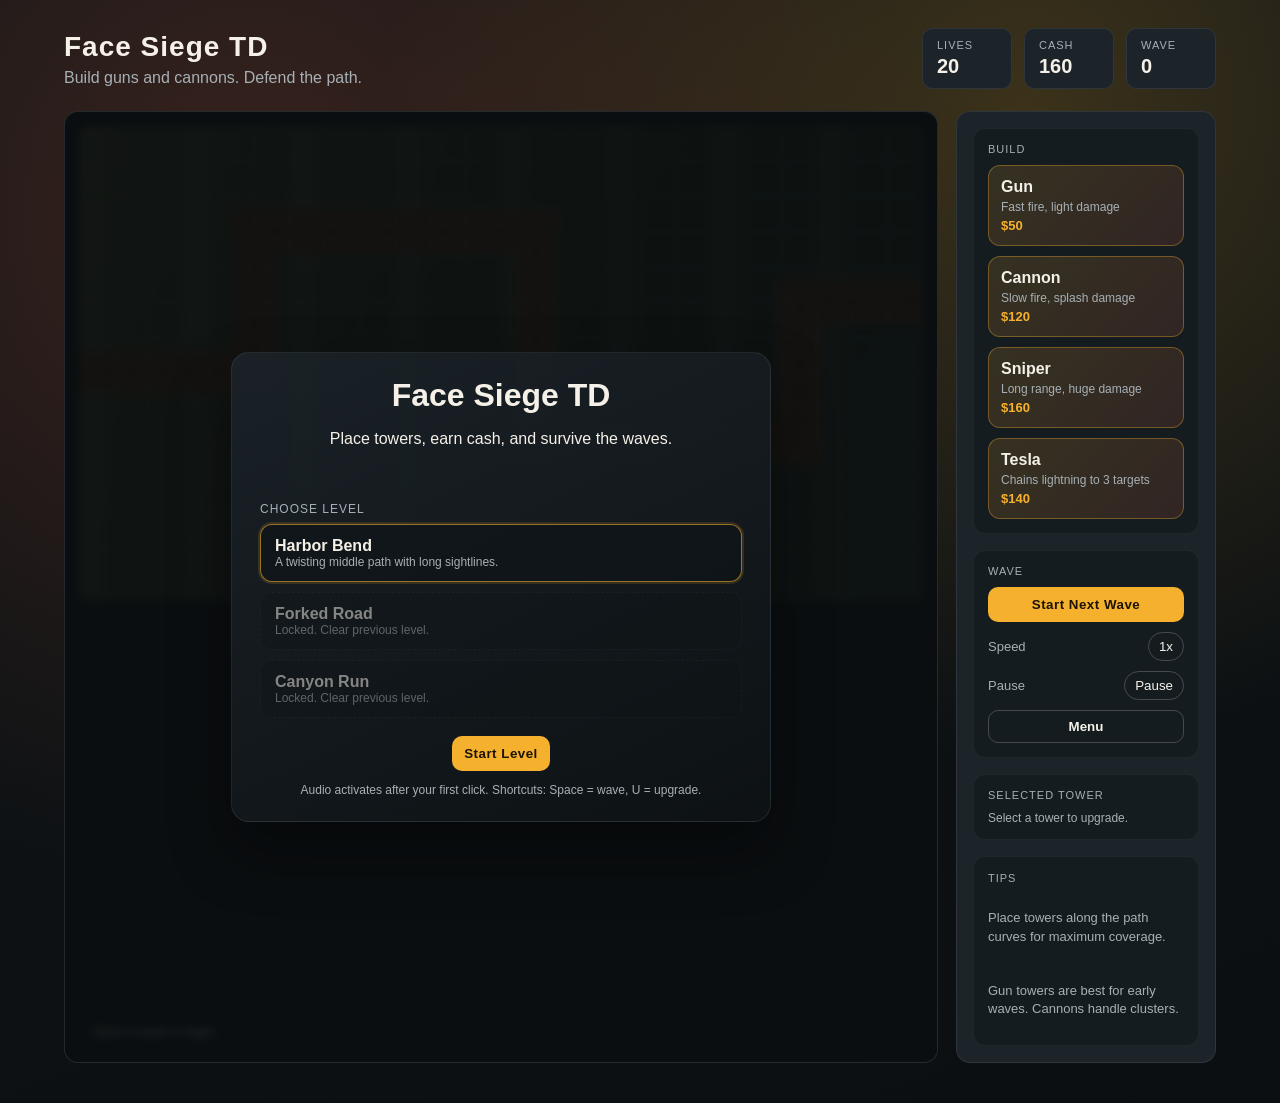
==== index.html @ 83b16a3c "Update button labels for level completion and menu" ====
<!doctype html>
<html lang="en">
<head>
  <meta charset="utf-8" />
  <meta name="viewport" content="width=device-width, initial-scale=1" />
  <title>Face Siege TD</title>
  <link rel="stylesheet" href="styles.css" />
</head>
<body>
  <div class="page">
    <header class="topbar">
      <div class="title">
        <div class="brand">Face Siege TD</div>
        <div class="sub">Build guns and cannons. Defend the path.</div>
      </div>
      <div class="stats">
        <div class="stat"><span>Lives</span><strong id="lives">20</strong></div>
        <div class="stat"><span>Cash</span><strong id="cash">150</strong></div>
        <div class="stat"><span>Wave</span><strong id="wave">0</strong></div>
      </div>
    </header>

    <main class="board">
      <div class="canvas-wrap">
        <canvas id="game" width="960" height="540"></canvas>
        <div class="hint" id="hint">Select a tower and click the grass to place it.</div>
        <div class="popup hidden" id="popup">
          <div class="popup-card">
            <div class="popup-title" id="popupTitle">Level Cleared!</div>
            <div class="popup-body" id="popupBody">You finished the level.</div>
            <button id="popupClose" class="action">Choose Next Level</button>
          </div>
        </div>
        <div class="menu" id="menu">
          <div class="menu-card">
            <h1>Face Siege TD</h1>
            <p>Place towers, earn cash, and survive the waves.</p>
            <div class="menu-message" id="menuMessage"></div>
            <div class="menu-section">
              <div class="menu-title">Choose Level</div>
              <div class="level-grid" id="levelList"></div>
            </div>
            <div class="menu-actions">
              <button id="startGame" class="action">Start Level</button>
              <button id="resumeGame" class="chip">Back to Game</button>
            </div>
            <div class="menu-note">Audio activates after your first click. Shortcuts: Space = wave, U = upgrade.</div>
          </div>
        </div>
      </div>
      <aside class="panel">
        <div class="panel-block">
          <div class="panel-title">Build</div>
          <button class="tower-btn" data-tower="gun">
            <div class="tower-name">Gun</div>
            <div class="tower-desc">Fast fire, light damage</div>
            <div class="tower-cost">$50</div>
          </button>
          <button class="tower-btn" data-tower="cannon">
            <div class="tower-name">Cannon</div>
            <div class="tower-desc">Slow fire, splash damage</div>
            <div class="tower-cost">$120</div>
          </button>
          <button class="tower-btn" data-tower="sniper">
            <div class="tower-name">Sniper</div>
            <div class="tower-desc">Long range, huge damage</div>
            <div class="tower-cost">$160</div>
          </button>
          <button class="tower-btn" data-tower="tesla">
            <div class="tower-name">Tesla</div>
            <div class="tower-desc">Chains lightning to 3 targets</div>
            <div class="tower-cost">$140</div>
          </button>
        </div>

        <div class="panel-block">
          <div class="panel-title">Wave</div>
          <button id="startWave" class="action">Start Next Wave</button>
          <div class="row">
            <span>Speed</span>
            <button id="speed" class="chip">1x</button>
          </div>
          <div class="row">
            <span>Pause</span>
            <button id="pause" class="chip">Pause</button>
          </div>
          <button id="openMenu" class="ghost">Menu</button>
        </div>

        <div class="panel-block" id="upgradePanel">
          <div class="panel-title">Selected Tower</div>
          <div class="upgrade-empty">Select a tower to upgrade.</div>
          <div class="upgrade-details hidden">
            <div class="upgrade-name" id="upgradeName"></div>
            <div class="upgrade-stats" id="upgradeStats"></div>
            <button id="upgradeBtn" class="action">Upgrade</button>
            <button id="sellBtn" class="ghost">Sell</button>
          </div>
        </div>

        <div class="panel-block small">
          <div class="panel-title">Tips</div>
          <p>Place towers along the path curves for maximum coverage.</p>
          <p>Gun towers are best for early waves. Cannons handle clusters.</p>
        </div>
      </aside>
    </main>
  </div>

  <script src="script.js"></script>
</body>
</html>
---- styles.css ----
:root {
  --bg: #0f1417;
  --panel: #1c242a;
  --panel-2: #11181c;
  --accent: #f5b12e;
  --accent-2: #ff6b3d;
  --text: #f6f1e8;
  --muted: #a7b0b6;
  --path: #3a2c20;
  --grass: #1d2b24;
  --grid: rgba(255, 255, 255, 0.06);
}

* {
  box-sizing: border-box;
}

body {
  margin: 0;
  font-family: "Space Grotesk", "Eurostile", "Trebuchet MS", sans-serif;
  color: var(--text);
  background:
    radial-gradient(circle at 20% 20%, rgba(255, 107, 61, 0.18), transparent 50%),
    radial-gradient(circle at 80% 10%, rgba(245, 177, 46, 0.2), transparent 45%),
    linear-gradient(160deg, #0f1417 0%, #0b0f12 100%);
  min-height: 100vh;
}

.page {
  max-width: 1200px;
  margin: 0 auto;
  padding: 28px 24px 40px;
}

.topbar {
  display: flex;
  flex-wrap: wrap;
  gap: 20px;
  align-items: center;
  justify-content: space-between;
  margin-bottom: 22px;
}

.brand {
  font-size: 28px;
  font-weight: 700;
  letter-spacing: 1px;
}

.sub {
  color: var(--muted);
  margin-top: 6px;
}

.stats {
  display: flex;
  gap: 12px;
  flex-wrap: wrap;
}

.stat {
  background: var(--panel);
  border: 1px solid rgba(255, 255, 255, 0.08);
  padding: 10px 14px;
  border-radius: 10px;
  display: flex;
  flex-direction: column;
  min-width: 90px;
}

.stat span {
  font-size: 11px;
  text-transform: uppercase;
  color: var(--muted);
  letter-spacing: 1px;
}

.stat strong {
  font-size: 20px;
  margin-top: 4px;
}

.board {
  display: grid;
  grid-template-columns: minmax(0, 1fr) 260px;
  gap: 18px;
}

.canvas-wrap {
  position: relative;
  background: var(--panel-2);
  border-radius: 14px;
  padding: 14px;
  border: 1px solid rgba(255, 255, 255, 0.08);
  overflow: hidden;
}

canvas {
  width: 100%;
  height: auto;
  display: block;
  border-radius: 10px;
  background: var(--grass);
}

.hint {
  position: absolute;
  bottom: 14px;
  left: 14px;
  padding: 8px 12px;
  border-radius: 999px;
  background: rgba(15, 20, 23, 0.7);
  border: 1px solid rgba(255, 255, 255, 0.15);
  font-size: 12px;
  color: var(--muted);
  pointer-events: none;
}

.menu {
  position: absolute;
  inset: 0;
  background: rgba(9, 12, 14, 0.78);
  display: flex;
  align-items: center;
  justify-content: center;
  padding: 20px;
  backdrop-filter: blur(4px);
  z-index: 10;
}

.menu.hidden {
  display: none;
}

.popup {
  position: absolute;
  inset: 0;
  background: rgba(6, 8, 10, 0.6);
  display: flex;
  align-items: center;
  justify-content: center;
  z-index: 9;
}

.popup.hidden {
  display: none;
}

.popup-card {
  background: linear-gradient(140deg, rgba(28, 36, 42, 0.95), rgba(12, 16, 18, 0.95));
  border-radius: 16px;
  padding: 22px 24px;
  min-width: 280px;
  text-align: center;
  border: 1px solid rgba(255, 255, 255, 0.08);
  box-shadow: 0 20px 45px rgba(0, 0, 0, 0.35);
}

.popup-title {
  font-size: 22px;
  font-weight: 700;
  margin-bottom: 8px;
}

.popup-body {
  font-size: 13px;
  color: var(--muted);
  margin-bottom: 14px;
}

.menu-card {
  background: linear-gradient(155deg, rgba(28, 36, 42, 0.92), rgba(14, 19, 22, 0.92));
  border-radius: 18px;
  padding: 24px 28px;
  width: min(540px, 90%);
  border: 1px solid rgba(255, 255, 255, 0.08);
  box-shadow: 0 30px 60px rgba(0, 0, 0, 0.35);
  text-align: center;
}

.menu-card h1 {
  margin: 0 0 8px;
  font-size: 32px;
}

.menu-message {
  min-height: 20px;
  margin: 10px 0 4px;
  font-size: 13px;
  color: var(--accent);
}

.menu-section {
  margin: 18px 0;
  text-align: left;
}

.menu-title {
  font-size: 12px;
  text-transform: uppercase;
  letter-spacing: 1px;
  color: var(--muted);
  margin-bottom: 8px;
}

.level-grid {
  display: grid;
  gap: 10px;
}

.level-card {
  padding: 12px 14px;
  border-radius: 12px;
  border: 1px solid rgba(255, 255, 255, 0.08);
  background: rgba(15, 20, 23, 0.7);
  cursor: pointer;
  transition: border 0.15s ease, transform 0.15s ease;
}

.level-card.locked {
  opacity: 0.5;
  cursor: not-allowed;
  border-style: dashed;
}

.level-card.active {
  border-color: rgba(245, 177, 46, 0.6);
  box-shadow: 0 0 0 2px rgba(245, 177, 46, 0.15);
}

.level-card:hover {
  transform: translateY(-1px);
  border-color: rgba(255, 107, 61, 0.6);
}

.level-name {
  font-weight: 600;
}

.level-desc {
  font-size: 12px;
  color: var(--muted);
}

.menu-actions {
  display: flex;
  gap: 12px;
  justify-content: center;
}

.menu-note {
  margin-top: 12px;
  font-size: 12px;
  color: var(--muted);
}

.panel {
  background: var(--panel);
  border-radius: 14px;
  padding: 16px;
  border: 1px solid rgba(255, 255, 255, 0.08);
  display: flex;
  flex-direction: column;
  gap: 16px;
}

.panel-block {
  background: rgba(17, 24, 28, 0.6);
  border-radius: 12px;
  padding: 14px;
  border: 1px solid rgba(255, 255, 255, 0.05);
  display: flex;
  flex-direction: column;
  gap: 10px;
}

.panel-block.small {
  font-size: 13px;
  color: var(--muted);
  line-height: 1.4;
}

.panel-title {
  text-transform: uppercase;
  font-size: 11px;
  letter-spacing: 1px;
  color: var(--muted);
}

.tower-btn {
  background: linear-gradient(135deg, rgba(245, 177, 46, 0.15), rgba(255, 107, 61, 0.12));
  border: 1px solid rgba(245, 177, 46, 0.35);
  border-radius: 12px;
  padding: 12px;
  text-align: left;
  color: var(--text);
  cursor: pointer;
  display: grid;
  gap: 4px;
  transition: transform 0.15s ease, border 0.15s ease;
}

.tower-btn:hover {
  transform: translateY(-1px);
  border-color: rgba(255, 107, 61, 0.7);
}

.tower-btn.active {
  box-shadow: 0 0 0 2px rgba(245, 177, 46, 0.35);
}

.tower-name {
  font-size: 16px;
  font-weight: 600;
}

.tower-desc {
  font-size: 12px;
  color: var(--muted);
}

.tower-cost {
  font-size: 13px;
  color: var(--accent);
  font-weight: 600;
}

.action {
  border: none;
  background: var(--accent);
  color: #1c1300;
  padding: 10px 12px;
  border-radius: 10px;
  font-weight: 700;
  cursor: pointer;
  letter-spacing: 0.5px;
}

.ghost {
  border: 1px solid rgba(255, 255, 255, 0.2);
  background: transparent;
  color: var(--text);
  padding: 8px 10px;
  border-radius: 10px;
  font-weight: 600;
  cursor: pointer;
}

.row {
  display: flex;
  align-items: center;
  justify-content: space-between;
  color: var(--muted);
  font-size: 13px;
}

.chip {
  background: transparent;
  border: 1px solid rgba(255, 255, 255, 0.2);
  color: var(--text);
  padding: 6px 10px;
  border-radius: 999px;
  cursor: pointer;
}

#upgradePanel .upgrade-name {
  font-weight: 600;
  font-size: 15px;
}

#upgradePanel .upgrade-stats {
  font-size: 12px;
  color: var(--muted);
  line-height: 1.4;
}

#upgradePanel .hidden {
  display: none;
}

#upgradePanel .upgrade-empty {
  color: var(--muted);
  font-size: 12px;
}

@media (max-width: 980px) {
  .board {
    grid-template-columns: 1fr;
  }

  .panel {
    flex-direction: row;
    flex-wrap: wrap;
  }

  .panel-block {
    flex: 1 1 200px;
  }
}
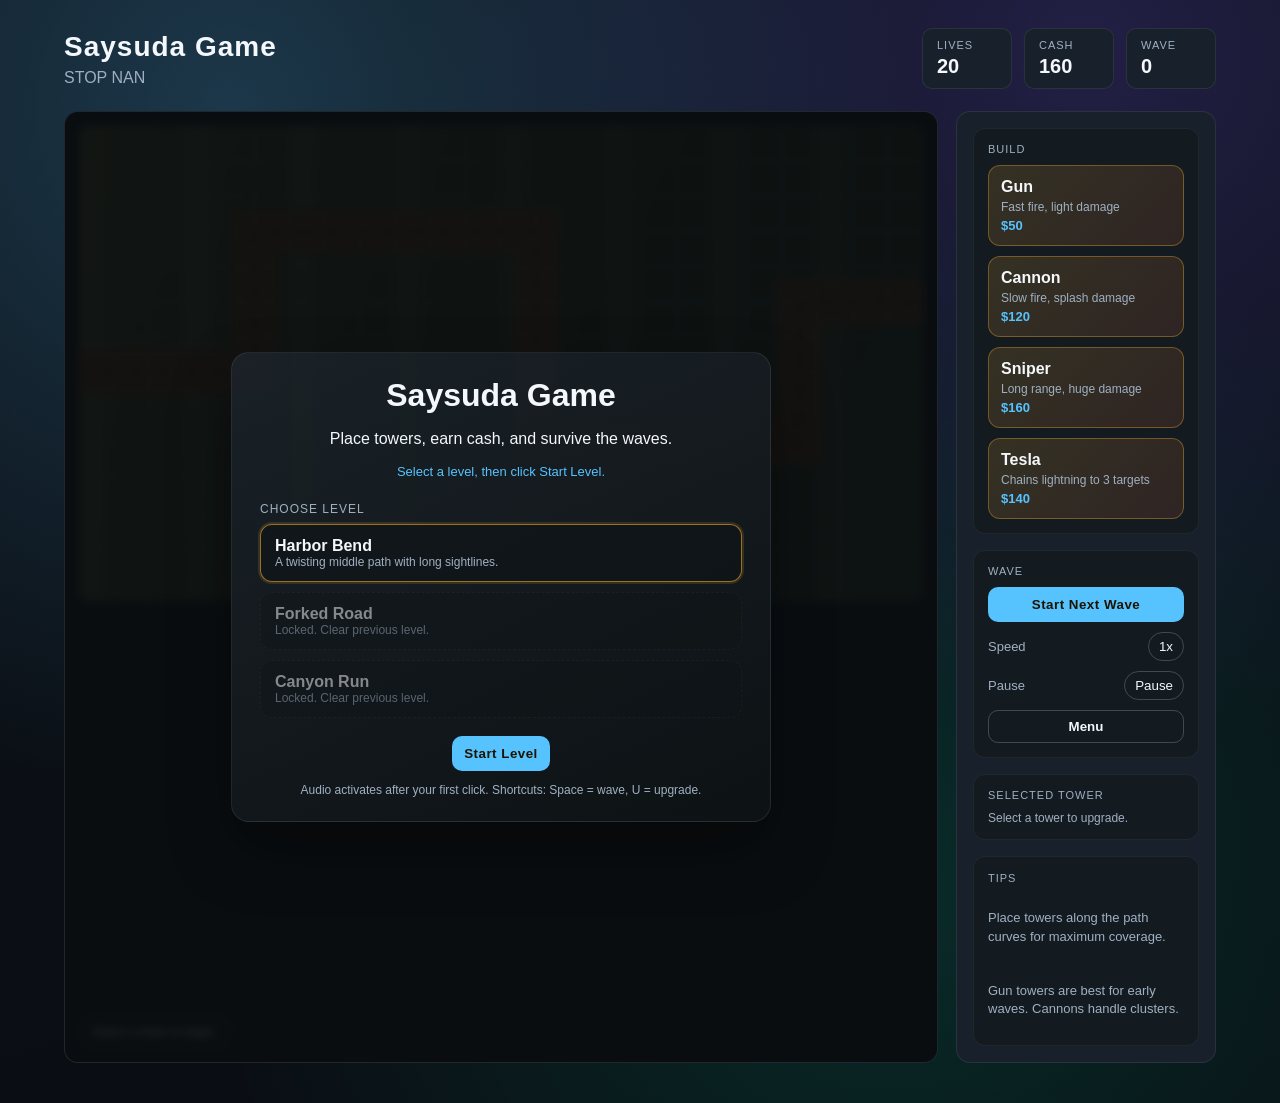
==== commit 6d9ca804: "Update game title and subtitle in index.html" ====
--- a/index.html
+++ b/index.html
@@ -10,8 +10,8 @@
   <div class="page">
     <header class="topbar">
       <div class="title">
-        <div class="brand">Face Siege TD</div>
-        <div class="sub">Build guns and cannons. Defend the path.</div>
+        <div class="brand">Saysuda Game</div>
+        <div class="sub">STOP NAN</div>
       </div>
       <div class="stats">
         <div class="stat"><span>Lives</span><strong id="lives">20</strong></div>
@@ -33,7 +33,7 @@
         </div>
         <div class="menu" id="menu">
           <div class="menu-card">
-            <h1>Face Siege TD</h1>
+            <h1>Saysuda Game</h1>
             <p>Place towers, earn cash, and survive the waves.</p>
             <div class="menu-message" id="menuMessage"></div>
             <div class="menu-section">
--- a/styles.css
+++ b/styles.css
@@ -1,13 +1,13 @@
 :root {
-  --bg: #0f1417;
-  --panel: #1c242a;
-  --panel-2: #11181c;
-  --accent: #f5b12e;
-  --accent-2: #ff6b3d;
-  --text: #f6f1e8;
-  --muted: #a7b0b6;
-  --path: #3a2c20;
-  --grass: #1d2b24;
+  --bg: #0c1118;
+  --panel: #18212b;
+  --panel-2: #0f151d;
+  --accent: #56c3ff;
+  --accent-2: #7c5cff;
+  --text: #f4f7fb;
+  --muted: #9fb0c2;
+  --path: #223041;
+  --grass: #101b24;
   --grid: rgba(255, 255, 255, 0.06);
 }
 
@@ -20,9 +20,10 @@
   font-family: "Space Grotesk", "Eurostile", "Trebuchet MS", sans-serif;
   color: var(--text);
   background:
-    radial-gradient(circle at 20% 20%, rgba(255, 107, 61, 0.18), transparent 50%),
-    radial-gradient(circle at 80% 10%, rgba(245, 177, 46, 0.2), transparent 45%),
-    linear-gradient(160deg, #0f1417 0%, #0b0f12 100%);
+    radial-gradient(circle at 18% 10%, rgba(86, 195, 255, 0.22), transparent 48%),
+    radial-gradient(circle at 85% 5%, rgba(124, 92, 255, 0.2), transparent 45%),
+    radial-gradient(circle at 70% 80%, rgba(0, 255, 198, 0.12), transparent 55%),
+    linear-gradient(160deg, #0c1118 0%, #090d12 100%);
   min-height: 100vh;
 }
 
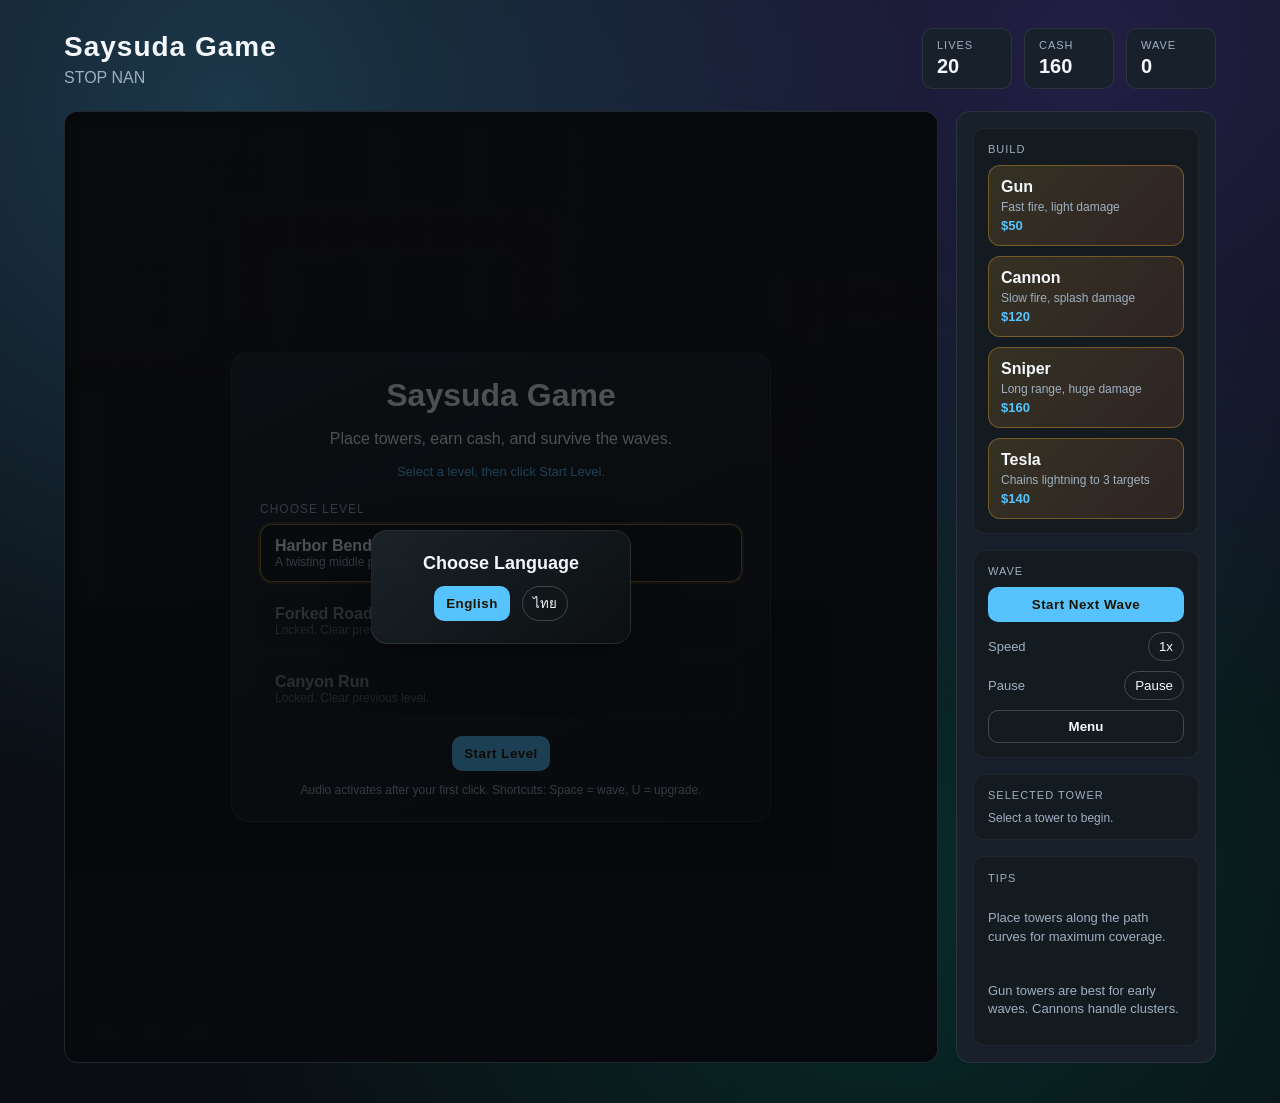
==== commit 5fdb79ff: "Add language and rotation prompts to index.html" ====
--- a/index.html
+++ b/index.html
@@ -24,6 +24,18 @@
       <div class="canvas-wrap">
         <canvas id="game" width="960" height="540"></canvas>
         <div class="hint" id="hint">Select a tower and click the grass to place it.</div>
+        <div class="lang hidden" id="langPrompt">
+          <div class="lang-card">
+            <div class="lang-title">Choose Language</div>
+            <div class="lang-buttons">
+              <button class="action" data-lang="en">English</button>
+              <button class="chip" data-lang="th">ไทย</button>
+            </div>
+          </div>
+        </div>
+        <div class="rotate hidden" id="rotatePrompt">
+          <div class="rotate-card">Please rotate your phone to landscape.</div>
+        </div>
         <div class="popup hidden" id="popup">
           <div class="popup-card">
             <div class="popup-title" id="popupTitle">Level Cleared!</div>
--- a/styles.css
+++ b/styles.css
@@ -133,6 +133,45 @@
   display: none;
 }
 
+.lang,
+.rotate {
+  position: absolute;
+  inset: 0;
+  background: rgba(6, 8, 10, 0.7);
+  display: flex;
+  align-items: center;
+  justify-content: center;
+  z-index: 12;
+}
+
+.lang.hidden,
+.rotate.hidden {
+  display: none;
+}
+
+.lang-card,
+.rotate-card {
+  background: linear-gradient(140deg, rgba(28, 36, 42, 0.95), rgba(12, 16, 18, 0.95));
+  border-radius: 16px;
+  padding: 22px 24px;
+  min-width: 260px;
+  text-align: center;
+  border: 1px solid rgba(255, 255, 255, 0.08);
+  box-shadow: 0 20px 45px rgba(0, 0, 0, 0.35);
+}
+
+.lang-title {
+  font-size: 18px;
+  font-weight: 700;
+  margin-bottom: 12px;
+}
+
+.lang-buttons {
+  display: flex;
+  gap: 12px;
+  justify-content: center;
+}
+
 .popup {
   position: absolute;
   inset: 0;
@@ -398,3 +437,77 @@
     flex: 1 1 200px;
   }
 }
+
+@media (max-width: 720px) {
+  .page {
+    padding: 18px 14px 28px;
+  }
+
+  .topbar {
+    flex-direction: column;
+    align-items: flex-start;
+  }
+
+  .stats {
+    width: 100%;
+    justify-content: space-between;
+  }
+
+  .stat {
+    min-width: 80px;
+    flex: 1 1 80px;
+  }
+
+  .canvas-wrap {
+    padding: 10px;
+  }
+
+  .hint {
+    font-size: 11px;
+  }
+
+  .panel {
+    flex-direction: column;
+    padding: 12px;
+  }
+
+  .panel-block {
+    flex: 1 1 auto;
+  }
+
+  .tower-btn {
+    padding: 10px;
+  }
+
+  .menu-card {
+    padding: 18px;
+  }
+}
+
+@media (max-width: 520px) {
+  .brand {
+    font-size: 22px;
+  }
+
+  .sub {
+    font-size: 12px;
+  }
+
+  .stat strong {
+    font-size: 18px;
+  }
+
+  .menu-card h1 {
+    font-size: 24px;
+  }
+
+  .menu-actions {
+    flex-direction: column;
+  }
+
+  .action,
+  .chip,
+  .ghost {
+    width: 100%;
+  }
+}
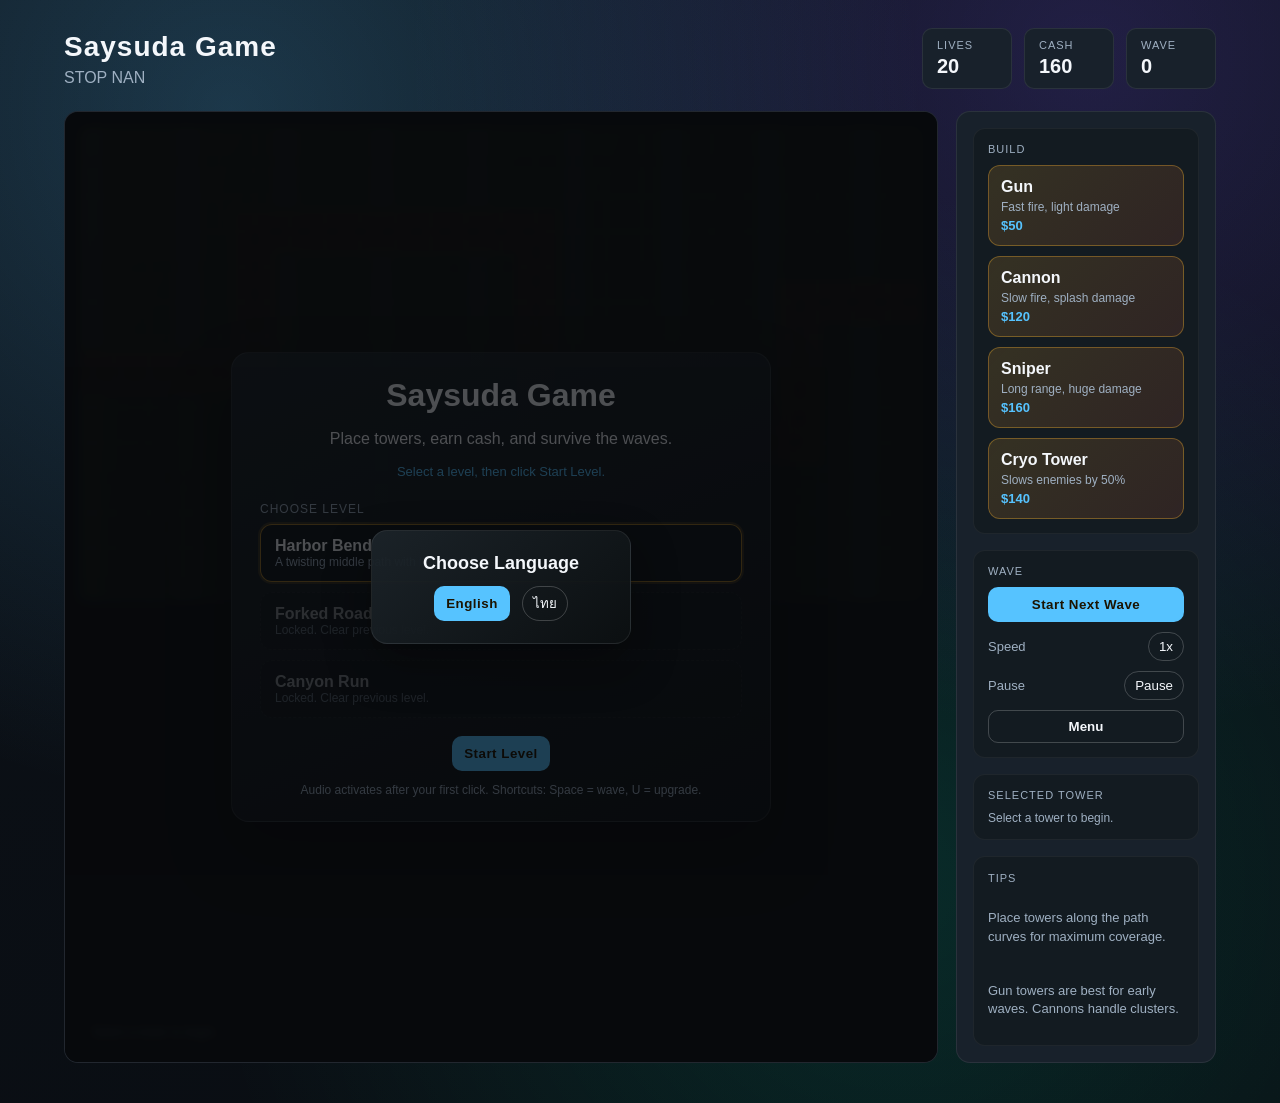
==== commit 7cd599bf: "Replace Tesla tower button with Cryo tower button" ====
--- a/index.html
+++ b/index.html
@@ -78,9 +78,9 @@
             <div class="tower-desc">Long range, huge damage</div>
             <div class="tower-cost">$160</div>
           </button>
-          <button class="tower-btn" data-tower="tesla">
-            <div class="tower-name">Tesla</div>
-            <div class="tower-desc">Chains lightning to 3 targets</div>
+          <button class="tower-btn" data-tower="cryo">
+            <div class="tower-name">Cryo Tower</div>
+            <div class="tower-desc">Slows enemies by 50%</div>
             <div class="tower-cost">$140</div>
           </button>
         </div>
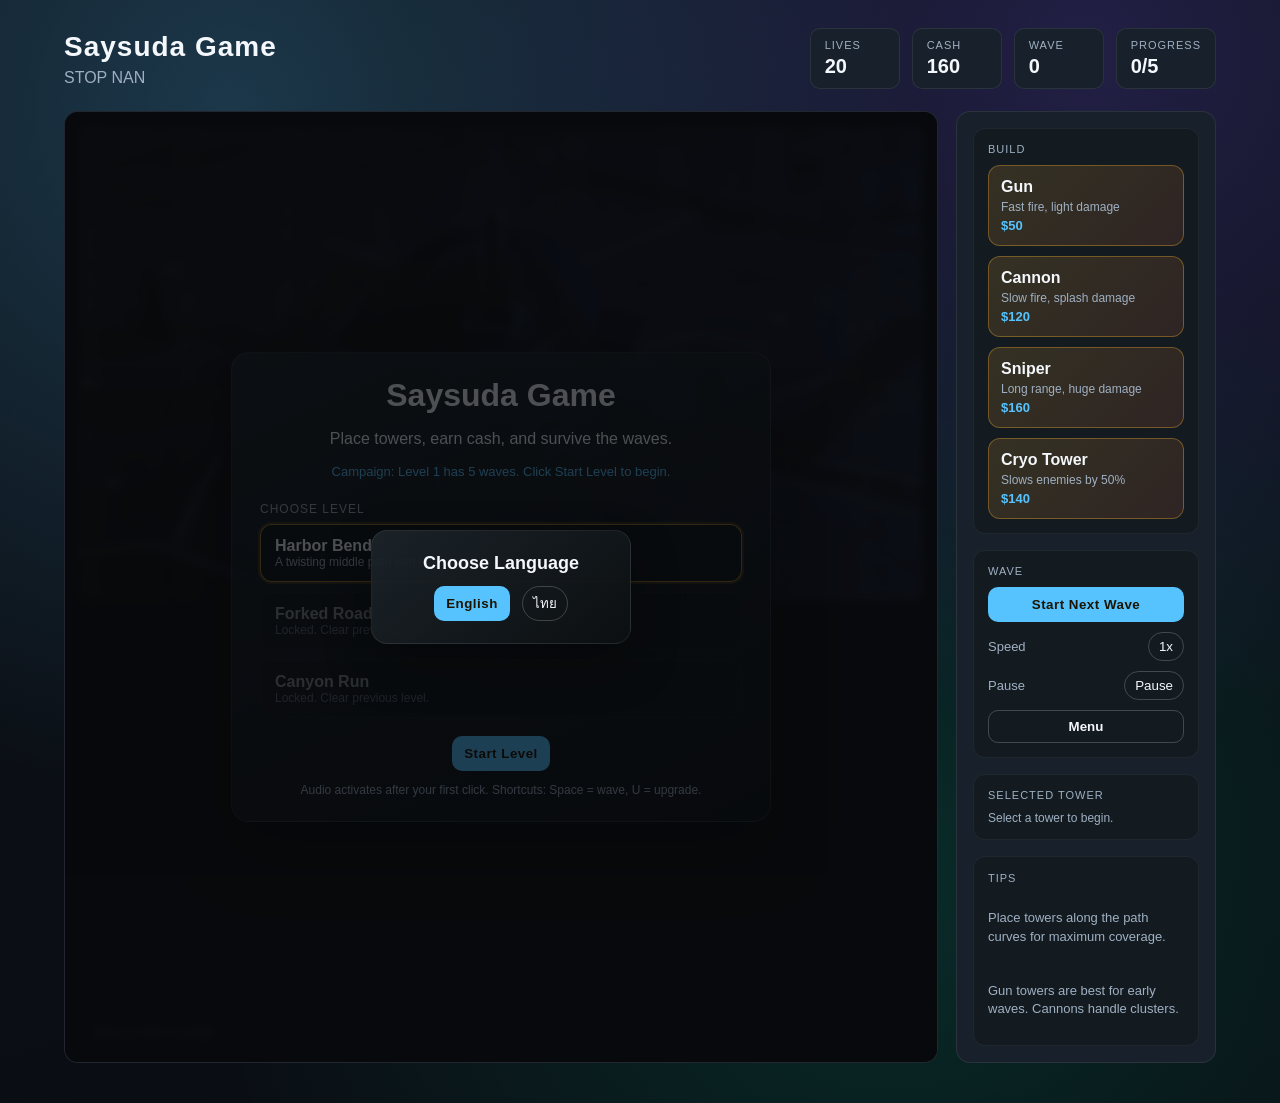
==== commit dfd4c242: "Add Progress stat to the stats section" ====
--- a/index.html
+++ b/index.html
@@ -17,6 +17,7 @@
         <div class="stat"><span>Lives</span><strong id="lives">20</strong></div>
         <div class="stat"><span>Cash</span><strong id="cash">150</strong></div>
         <div class="stat"><span>Wave</span><strong id="wave">0</strong></div>
+        <div class="stat"><span>Progress</span><strong id="waveCount">0/0</strong></div>
       </div>
     </header>
 
@@ -40,7 +41,7 @@
           <div class="popup-card">
             <div class="popup-title" id="popupTitle">Level Cleared!</div>
             <div class="popup-body" id="popupBody">You finished the level.</div>
-            <button id="popupClose" class="action">Choose Next Level</button>
+            <button id="popupClose" class="action">Next Level</button>
           </div>
         </div>
         <div class="menu" id="menu">
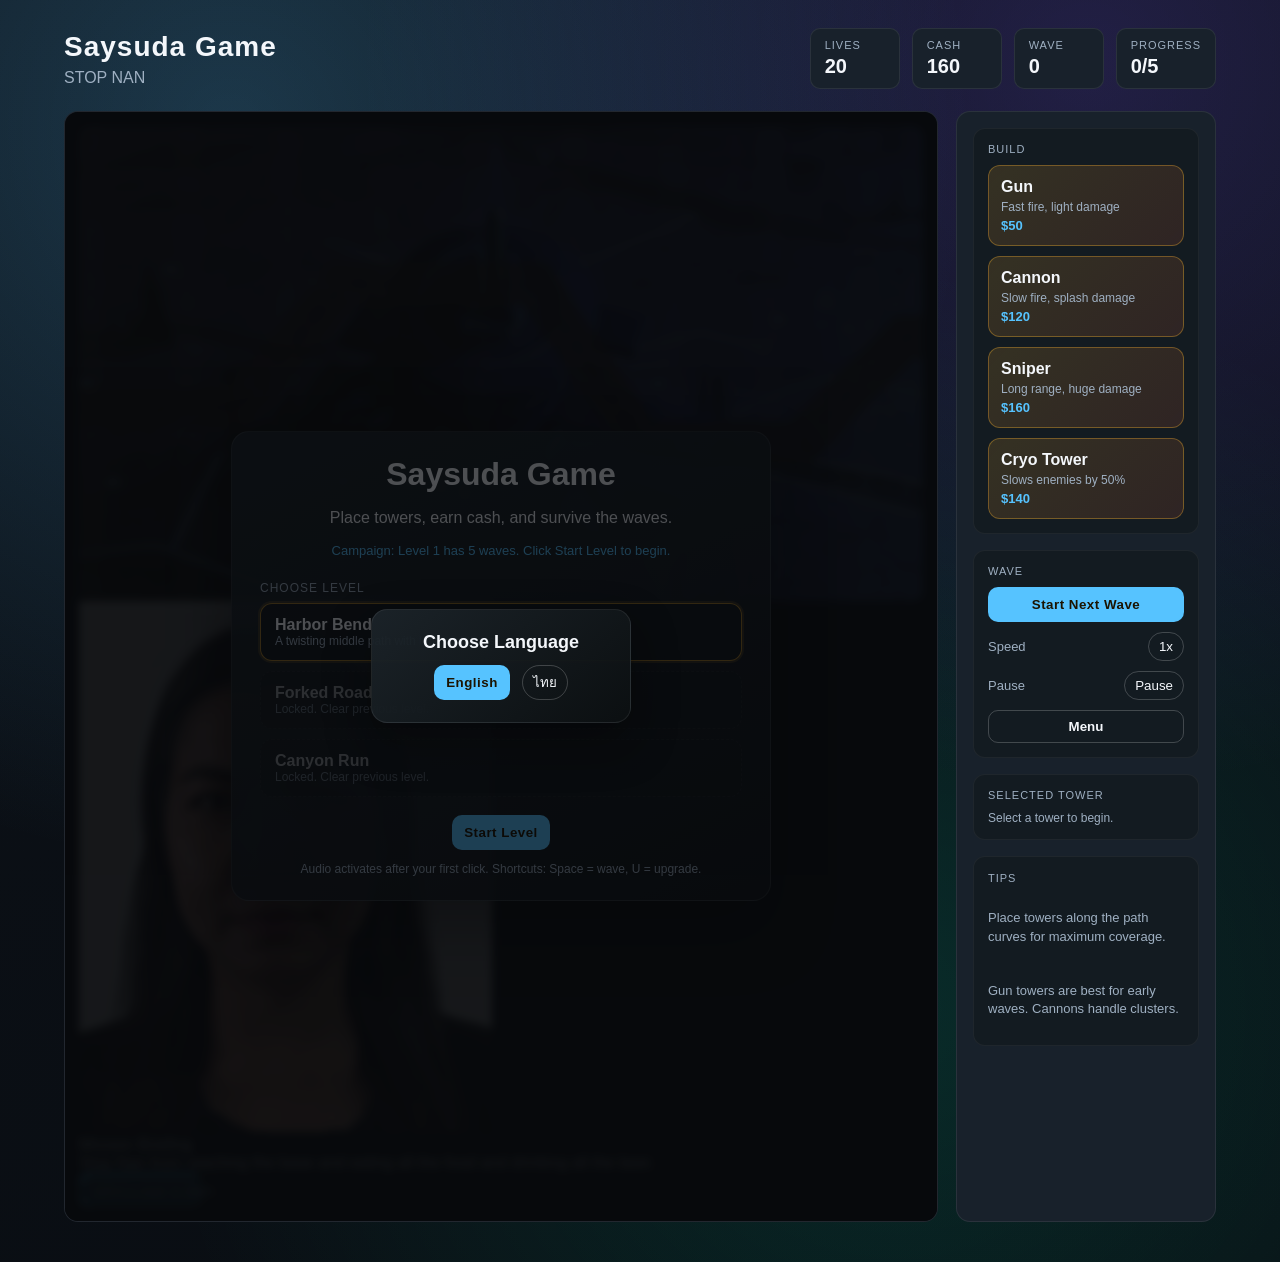
==== commit fb1e3191: "Add mission prompt to index.html Added mission prompt with briefing and start button." ====
--- a/index.html
+++ b/index.html
@@ -25,6 +25,18 @@
       <div class="canvas-wrap">
         <canvas id="game" width="960" height="540"></canvas>
         <div class="hint" id="hint">Select a tower and click the grass to place it.</div>
+        <div class="mission hidden" id="missionPrompt">
+          <div class="mission-card">
+            <div class="mission-image">
+              <img src="assets/mission.jpg" alt="Mission" />
+            </div>
+            <div class="mission-title" id="missionTitle">Mission Briefing</div>
+            <div class="mission-text" id="missionText">
+              Stop Nan from reaching the base and eating all the food and drinking all the beer.
+            </div>
+            <button id="missionStart" class="action">Begin Defense</button>
+          </div>
+        </div>
         <div class="lang hidden" id="langPrompt">
           <div class="lang-card">
             <div class="lang-title">Choose Language</div>
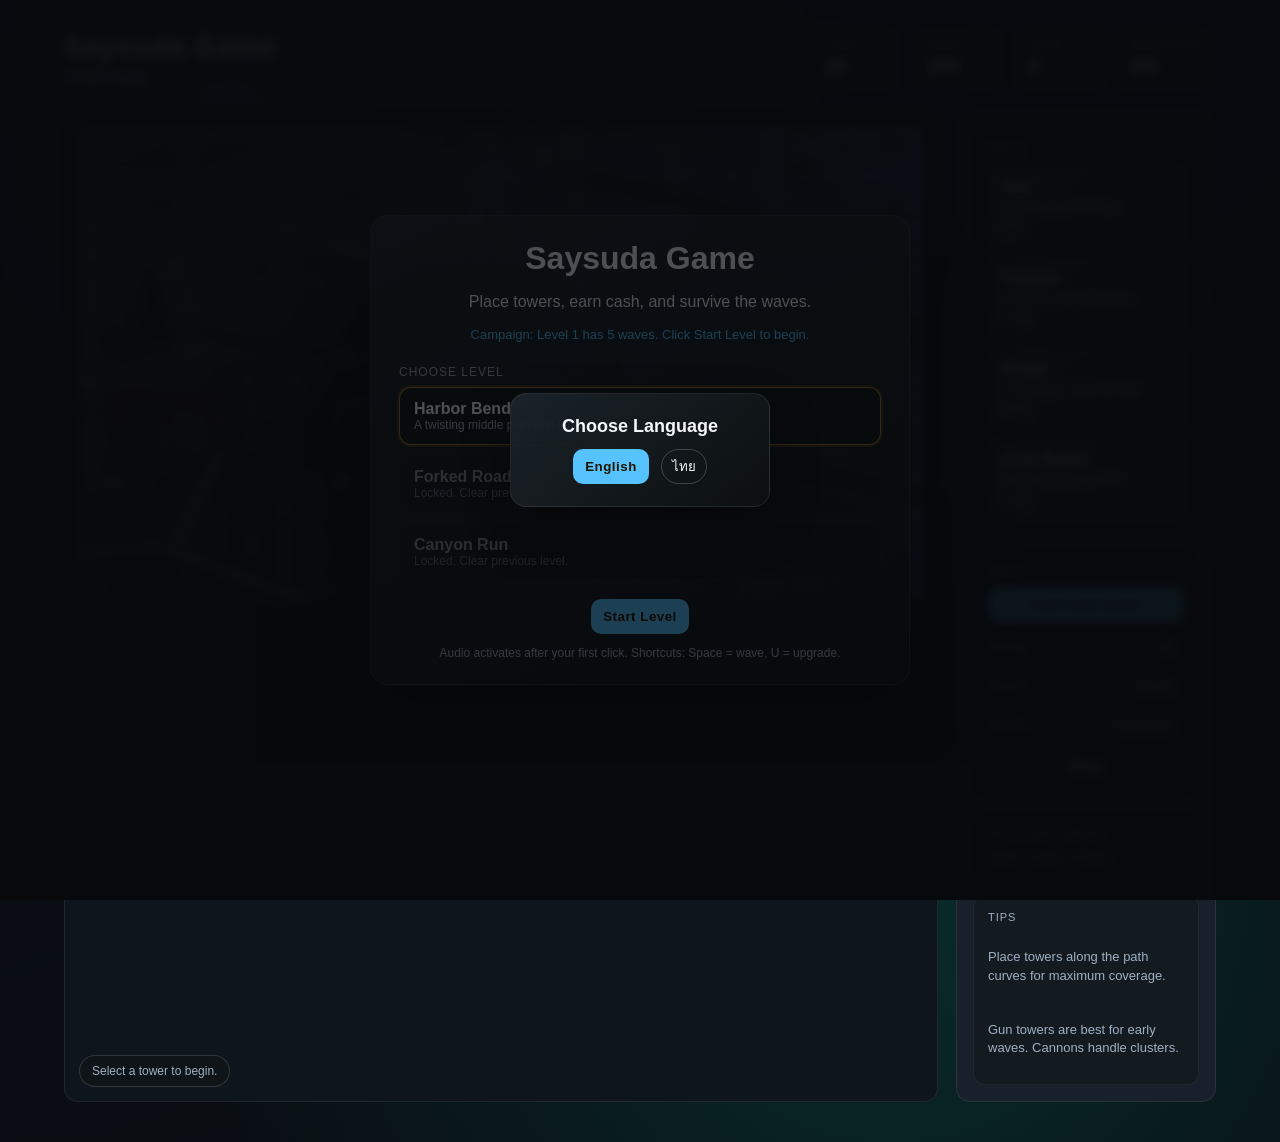
==== commit 366a7cfd: "Add fullscreen button to the interface" ====
--- a/index.html
+++ b/index.html
@@ -109,6 +109,10 @@
             <span>Pause</span>
             <button id="pause" class="chip">Pause</button>
           </div>
+          <div class="row">
+            <span>Screen</span>
+            <button id="fullscreen" class="chip">Fullscreen</button>
+          </div>
           <button id="openMenu" class="ghost">Menu</button>
         </div>
 
--- a/styles.css
+++ b/styles.css
@@ -25,6 +25,7 @@
     radial-gradient(circle at 70% 80%, rgba(0, 255, 198, 0.12), transparent 55%),
     linear-gradient(160deg, #0c1118 0%, #090d12 100%);
   min-height: 100vh;
+  min-height: 100dvh;
 }
 
 .page {
@@ -118,7 +119,7 @@
 }
 
 .menu {
-  position: absolute;
+  position: fixed;
   inset: 0;
   background: rgba(9, 12, 14, 0.78);
   display: flex;
@@ -127,6 +128,8 @@
   padding: 20px;
   backdrop-filter: blur(4px);
   z-index: 10;
+  overflow: auto;
+  -webkit-overflow-scrolling: touch;
 }
 
 .menu.hidden {
@@ -135,13 +138,65 @@
 
 .lang,
 .rotate {
-  position: absolute;
+  position: fixed;
   inset: 0;
   background: rgba(6, 8, 10, 0.7);
   display: flex;
   align-items: center;
   justify-content: center;
   z-index: 12;
+  padding: 20px;
+  overflow: auto;
+  -webkit-overflow-scrolling: touch;
+}
+
+.mission {
+  position: fixed;
+  inset: 0;
+  background: rgba(4, 6, 8, 0.75);
+  display: flex;
+  align-items: center;
+  justify-content: center;
+  z-index: 11;
+  padding: 20px;
+  overflow: auto;
+  -webkit-overflow-scrolling: touch;
+}
+
+.mission.hidden {
+  display: none;
+}
+
+.mission-card {
+  background: linear-gradient(150deg, rgba(20, 28, 36, 0.95), rgba(10, 14, 18, 0.95));
+  border-radius: 16px;
+  padding: 20px;
+  width: min(520px, 92%);
+  max-height: 90vh;
+  overflow: auto;
+  border: 1px solid rgba(255, 255, 255, 0.08);
+  box-shadow: 0 20px 45px rgba(0, 0, 0, 0.4);
+  text-align: center;
+}
+
+.mission-image img {
+  width: 100%;
+  border-radius: 12px;
+  display: block;
+  margin-bottom: 12px;
+}
+
+.mission-title {
+  font-size: 20px;
+  font-weight: 700;
+  margin-bottom: 6px;
+}
+
+.mission-text {
+  font-size: 13px;
+  color: var(--muted);
+  margin-bottom: 14px;
+  line-height: 1.4;
 }
 
 .lang.hidden,
@@ -173,13 +228,16 @@
 }
 
 .popup {
-  position: absolute;
+  position: fixed;
   inset: 0;
   background: rgba(6, 8, 10, 0.6);
   display: flex;
   align-items: center;
   justify-content: center;
   z-index: 9;
+  padding: 20px;
+  overflow: auto;
+  -webkit-overflow-scrolling: touch;
 }
 
 .popup.hidden {
@@ -191,6 +249,8 @@
   border-radius: 16px;
   padding: 22px 24px;
   min-width: 280px;
+  max-height: 90vh;
+  overflow: auto;
   text-align: center;
   border: 1px solid rgba(255, 255, 255, 0.08);
   box-shadow: 0 20px 45px rgba(0, 0, 0, 0.35);
@@ -213,6 +273,8 @@
   border-radius: 18px;
   padding: 24px 28px;
   width: min(540px, 90%);
+  max-height: 90vh;
+  overflow: auto;
   border: 1px solid rgba(255, 255, 255, 0.08);
   box-shadow: 0 30px 60px rgba(0, 0, 0, 0.35);
   text-align: center;
@@ -440,7 +502,7 @@
 
 @media (max-width: 720px) {
   .page {
-    padding: 18px 14px 28px;
+    padding: 14px 12px 24px;
   }
 
   .topbar {
@@ -481,6 +543,10 @@
 
   .menu-card {
     padding: 18px;
+  }
+
+  canvas {
+    height: 60vh;
   }
 }
 
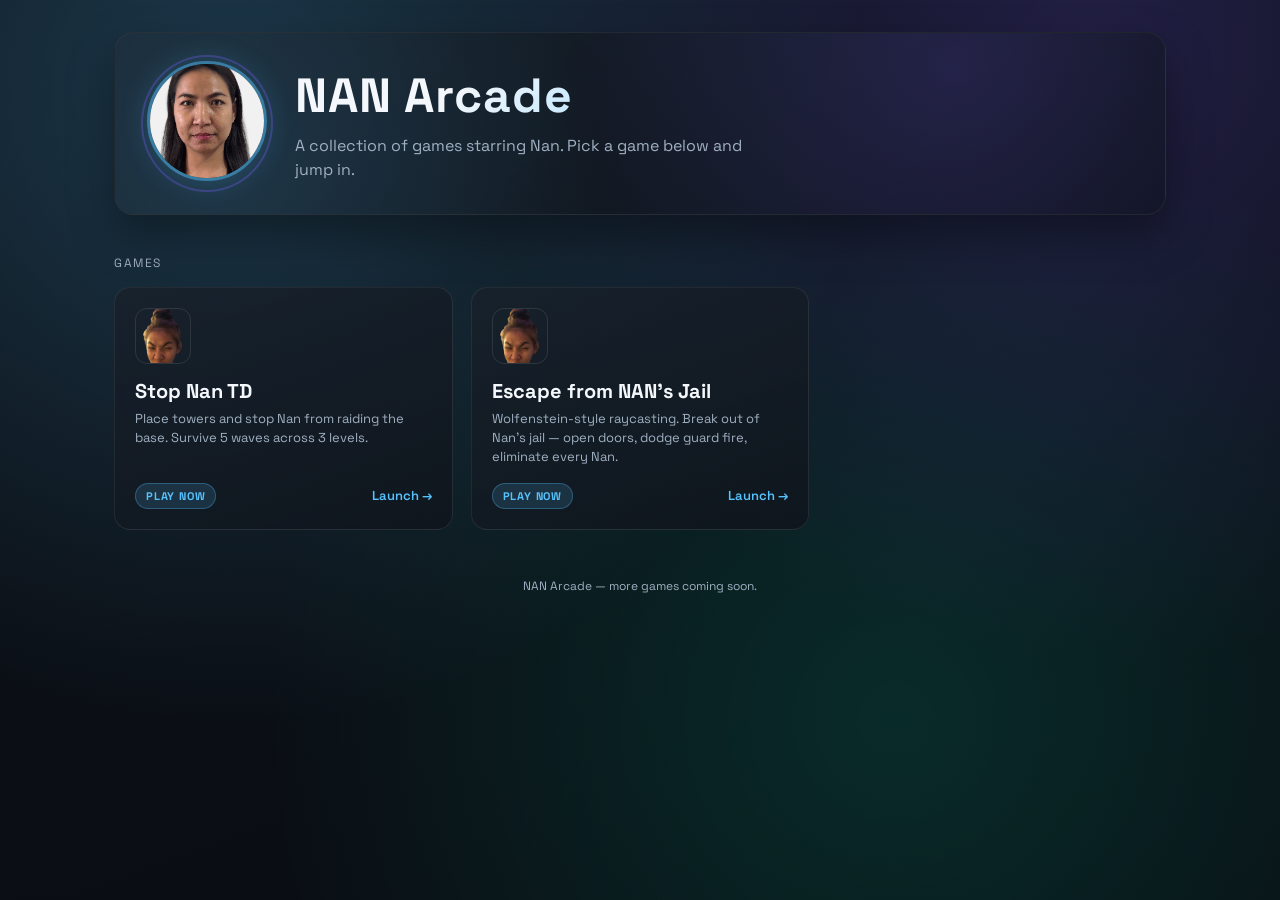
==== commit 9f5851af: "Add improved shooting accuracy, muzzle flash, 2-shot enemies, ammo pickups, reload system, and basic" ====
--- a/index.html
+++ b/index.html
@@ -3,139 +3,36 @@
 <head>
   <meta charset="utf-8" />
   <meta name="viewport" content="width=device-width, initial-scale=1" />
-  <title>Face Siege TD</title>
-  <link rel="stylesheet" href="styles.css" />
+  <title>NAN Arcade</title>
+  <link rel="preconnect" href="https://fonts.googleapis.com" />
+  <link rel="preconnect" href="https://fonts.gstatic.com" crossorigin />
+  <link href="https://fonts.googleapis.com/css2?family=Space+Grotesk:wght@400;500;600;700&display=swap" rel="stylesheet" />
+  <link rel="stylesheet" href="styles/shared.css" />
+  <link rel="stylesheet" href="styles/hub.css" />
 </head>
 <body>
-  <div class="page">
-    <header class="topbar">
-      <div class="title">
-        <div class="brand">Saysuda Game</div>
-        <div class="sub">STOP NAN</div>
+  <div class="hub-page">
+    <header class="hub-hero">
+      <div class="hub-avatar-wrap">
+        <div class="hub-avatar-ring"></div>
+        <img class="hub-avatar" src="assets/nan/portrait.jpg" alt="Nan" />
       </div>
-      <div class="stats">
-        <div class="stat"><span>Lives</span><strong id="lives">20</strong></div>
-        <div class="stat"><span>Cash</span><strong id="cash">150</strong></div>
-        <div class="stat"><span>Wave</span><strong id="wave">0</strong></div>
-        <div class="stat"><span>Progress</span><strong id="waveCount">0/0</strong></div>
+      <div class="hub-hero-text">
+        <h1 class="hub-title">NAN Arcade</h1>
+        <p class="hub-tagline">A collection of games starring Nan. Pick a game below and jump in.</p>
       </div>
     </header>
 
-    <main class="board">
-      <div class="canvas-wrap">
-        <canvas id="game" width="960" height="540"></canvas>
-        <div class="hint" id="hint">Select a tower and click the grass to place it.</div>
-        <div class="mission hidden" id="missionPrompt">
-          <div class="mission-card">
-            <div class="mission-image">
-              <img src="assets/mission.jpg" alt="Mission" />
-            </div>
-            <div class="mission-title" id="missionTitle">Mission Briefing</div>
-            <div class="mission-text" id="missionText">
-              Stop Nan from reaching the base and eating all the food and drinking all the beer.
-            </div>
-            <button id="missionStart" class="action">Begin Defense</button>
-          </div>
-        </div>
-        <div class="lang hidden" id="langPrompt">
-          <div class="lang-card">
-            <div class="lang-title">Choose Language</div>
-            <div class="lang-buttons">
-              <button class="action" data-lang="en">English</button>
-              <button class="chip" data-lang="th">ไทย</button>
-            </div>
-          </div>
-        </div>
-        <div class="rotate hidden" id="rotatePrompt">
-          <div class="rotate-card">Please rotate your phone to landscape.</div>
-        </div>
-        <div class="popup hidden" id="popup">
-          <div class="popup-card">
-            <div class="popup-title" id="popupTitle">Level Cleared!</div>
-            <div class="popup-body" id="popupBody">You finished the level.</div>
-            <button id="popupClose" class="action">Next Level</button>
-          </div>
-        </div>
-        <div class="menu" id="menu">
-          <div class="menu-card">
-            <h1>Saysuda Game</h1>
-            <p>Place towers, earn cash, and survive the waves.</p>
-            <div class="menu-message" id="menuMessage"></div>
-            <div class="menu-section">
-              <div class="menu-title">Choose Level</div>
-              <div class="level-grid" id="levelList"></div>
-            </div>
-            <div class="menu-actions">
-              <button id="startGame" class="action">Start Level</button>
-              <button id="resumeGame" class="chip">Back to Game</button>
-            </div>
-            <div class="menu-note">Audio activates after your first click. Shortcuts: Space = wave, U = upgrade.</div>
-          </div>
-        </div>
-      </div>
-      <aside class="panel">
-        <div class="panel-block">
-          <div class="panel-title">Build</div>
-          <button class="tower-btn" data-tower="gun">
-            <div class="tower-name">Gun</div>
-            <div class="tower-desc">Fast fire, light damage</div>
-            <div class="tower-cost">$50</div>
-          </button>
-          <button class="tower-btn" data-tower="cannon">
-            <div class="tower-name">Cannon</div>
-            <div class="tower-desc">Slow fire, splash damage</div>
-            <div class="tower-cost">$120</div>
-          </button>
-          <button class="tower-btn" data-tower="sniper">
-            <div class="tower-name">Sniper</div>
-            <div class="tower-desc">Long range, huge damage</div>
-            <div class="tower-cost">$160</div>
-          </button>
-          <button class="tower-btn" data-tower="cryo">
-            <div class="tower-name">Cryo Tower</div>
-            <div class="tower-desc">Slows enemies by 50%</div>
-            <div class="tower-cost">$140</div>
-          </button>
-        </div>
+    <section>
+      <div class="hub-section-title">Games</div>
+      <div class="game-grid" id="gameGrid"></div>
+    </section>
 
-        <div class="panel-block">
-          <div class="panel-title">Wave</div>
-          <button id="startWave" class="action">Start Next Wave</button>
-          <div class="row">
-            <span>Speed</span>
-            <button id="speed" class="chip">1x</button>
-          </div>
-          <div class="row">
-            <span>Pause</span>
-            <button id="pause" class="chip">Pause</button>
-          </div>
-          <div class="row">
-            <span>Screen</span>
-            <button id="fullscreen" class="chip">Fullscreen</button>
-          </div>
-          <button id="openMenu" class="ghost">Menu</button>
-        </div>
-
-        <div class="panel-block" id="upgradePanel">
-          <div class="panel-title">Selected Tower</div>
-          <div class="upgrade-empty">Select a tower to upgrade.</div>
-          <div class="upgrade-details hidden">
-            <div class="upgrade-name" id="upgradeName"></div>
-            <div class="upgrade-stats" id="upgradeStats"></div>
-            <button id="upgradeBtn" class="action">Upgrade</button>
-            <button id="sellBtn" class="ghost">Sell</button>
-          </div>
-        </div>
-
-        <div class="panel-block small">
-          <div class="panel-title">Tips</div>
-          <p>Place towers along the path curves for maximum coverage.</p>
-          <p>Gun towers are best for early waves. Cannons handle clusters.</p>
-        </div>
-      </aside>
-    </main>
+    <footer class="hub-footer">
+      NAN Arcade — more games coming soon.
+    </footer>
   </div>
 
-  <script src="script.js"></script>
+  <script src="js/hub.js"></script>
 </body>
-</html>
+</html>
--- a/styles/shared.css
+++ b/styles/shared.css
@@ -0,0 +1,90 @@
+:root {
+  --bg: #0c1118;
+  --panel: #18212b;
+  --panel-2: #0f151d;
+  --accent: #56c3ff;
+  --accent-2: #7c5cff;
+  --accent-warm: #f5b12e;
+  --text: #f4f7fb;
+  --muted: #9fb0c2;
+  --danger: #ff6b6b;
+  --success: #7dffb2;
+  --path: #223041;
+  --grass: #101b24;
+  --grid: rgba(255, 255, 255, 0.06);
+  --radius: 14px;
+  --shadow: 0 20px 45px rgba(0, 0, 0, 0.35);
+}
+
+* {
+  box-sizing: border-box;
+}
+
+body {
+  margin: 0;
+  font-family: "Space Grotesk", "Eurostile", "Trebuchet MS", sans-serif;
+  color: var(--text);
+  background:
+    radial-gradient(circle at 18% 10%, rgba(86, 195, 255, 0.22), transparent 48%),
+    radial-gradient(circle at 85% 5%, rgba(124, 92, 255, 0.2), transparent 45%),
+    radial-gradient(circle at 70% 80%, rgba(0, 255, 198, 0.12), transparent 55%),
+    linear-gradient(160deg, #0c1118 0%, #090d12 100%);
+  min-height: 100vh;
+  min-height: 100dvh;
+}
+
+a {
+  color: var(--accent);
+  text-decoration: none;
+}
+
+a:hover {
+  text-decoration: underline;
+}
+
+.action {
+  border: none;
+  background: linear-gradient(135deg, var(--accent), #3da8e8);
+  color: #0a1520;
+  padding: 10px 14px;
+  border-radius: 10px;
+  font-weight: 700;
+  cursor: pointer;
+  letter-spacing: 0.5px;
+  transition: transform 0.15s ease, box-shadow 0.15s ease;
+}
+
+.action:hover {
+  transform: translateY(-1px);
+  box-shadow: 0 8px 20px rgba(86, 195, 255, 0.25);
+}
+
+.action:disabled {
+  opacity: 0.45;
+  cursor: not-allowed;
+  transform: none;
+  box-shadow: none;
+}
+
+.ghost {
+  border: 1px solid rgba(255, 255, 255, 0.2);
+  background: transparent;
+  color: var(--text);
+  padding: 8px 10px;
+  border-radius: 10px;
+  font-weight: 600;
+  cursor: pointer;
+}
+
+.chip {
+  background: transparent;
+  border: 1px solid rgba(255, 255, 255, 0.2);
+  color: var(--text);
+  padding: 6px 10px;
+  border-radius: 999px;
+  cursor: pointer;
+}
+
+.hidden {
+  display: none !important;
+}
--- a/styles/hub.css
+++ b/styles/hub.css
@@ -0,0 +1,217 @@
+.hub-page {
+  max-width: 1100px;
+  margin: 0 auto;
+  padding: 32px 24px 56px;
+}
+
+.hub-hero {
+  display: grid;
+  grid-template-columns: auto 1fr;
+  gap: 28px;
+  align-items: center;
+  margin-bottom: 40px;
+  padding: 28px 32px;
+  border-radius: 20px;
+  background: linear-gradient(145deg, rgba(24, 33, 43, 0.9), rgba(12, 17, 24, 0.95));
+  border: 1px solid rgba(255, 255, 255, 0.08);
+  box-shadow: var(--shadow);
+  position: relative;
+  overflow: hidden;
+}
+
+.hub-hero::before {
+  content: "";
+  position: absolute;
+  inset: 0;
+  background:
+    radial-gradient(circle at 80% 20%, rgba(124, 92, 255, 0.18), transparent 45%),
+    radial-gradient(circle at 10% 80%, rgba(86, 195, 255, 0.15), transparent 40%);
+  pointer-events: none;
+}
+
+.hub-avatar-wrap {
+  position: relative;
+  z-index: 1;
+}
+
+.hub-avatar {
+  width: 120px;
+  height: 120px;
+  border-radius: 50%;
+  object-fit: cover;
+  border: 3px solid rgba(86, 195, 255, 0.5);
+  box-shadow: 0 0 30px rgba(86, 195, 255, 0.2);
+}
+
+.hub-avatar-ring {
+  position: absolute;
+  inset: -6px;
+  border-radius: 50%;
+  border: 2px solid rgba(124, 92, 255, 0.3);
+  animation: ring-pulse 3s ease-in-out infinite;
+}
+
+@keyframes ring-pulse {
+  0%, 100% { transform: scale(1); opacity: 0.6; }
+  50% { transform: scale(1.05); opacity: 1; }
+}
+
+.hub-hero-text {
+  position: relative;
+  z-index: 1;
+}
+
+.hub-title {
+  margin: 0;
+  font-size: clamp(32px, 5vw, 48px);
+  font-weight: 700;
+  letter-spacing: 1px;
+  background: linear-gradient(135deg, #f4f7fb 20%, var(--accent) 80%);
+  -webkit-background-clip: text;
+  -webkit-text-fill-color: transparent;
+  background-clip: text;
+}
+
+.hub-tagline {
+  margin: 8px 0 0;
+  font-size: 16px;
+  color: var(--muted);
+  max-width: 480px;
+  line-height: 1.5;
+}
+
+.hub-section-title {
+  font-size: 12px;
+  text-transform: uppercase;
+  letter-spacing: 1.5px;
+  color: var(--muted);
+  margin-bottom: 16px;
+}
+
+.game-grid {
+  display: grid;
+  grid-template-columns: repeat(auto-fill, minmax(280px, 1fr));
+  gap: 18px;
+}
+
+.game-card {
+  position: relative;
+  display: flex;
+  flex-direction: column;
+  padding: 20px;
+  border-radius: 16px;
+  background: linear-gradient(160deg, rgba(24, 33, 43, 0.85), rgba(15, 21, 29, 0.9));
+  border: 1px solid rgba(255, 255, 255, 0.08);
+  transition: transform 0.2s ease, border-color 0.2s ease, box-shadow 0.2s ease;
+  text-decoration: none;
+  color: inherit;
+  overflow: hidden;
+}
+
+.game-card::before {
+  content: "";
+  position: absolute;
+  top: 0;
+  left: 0;
+  right: 0;
+  height: 3px;
+  background: linear-gradient(90deg, var(--accent), var(--accent-2));
+  opacity: 0;
+  transition: opacity 0.2s ease;
+}
+
+.game-card.playable:hover {
+  transform: translateY(-4px);
+  border-color: rgba(86, 195, 255, 0.35);
+  box-shadow: 0 16px 40px rgba(0, 0, 0, 0.35);
+}
+
+.game-card.playable:hover::before {
+  opacity: 1;
+}
+
+.game-card.coming-soon {
+  opacity: 0.65;
+  cursor: default;
+  pointer-events: none;
+}
+
+.game-card-icon {
+  width: 56px;
+  height: 56px;
+  border-radius: 12px;
+  object-fit: cover;
+  margin-bottom: 14px;
+  border: 1px solid rgba(255, 255, 255, 0.1);
+}
+
+.game-card-title {
+  font-size: 20px;
+  font-weight: 700;
+  margin: 0 0 6px;
+}
+
+.game-card-desc {
+  font-size: 13px;
+  color: var(--muted);
+  line-height: 1.45;
+  flex: 1;
+  margin: 0 0 16px;
+}
+
+.game-card-footer {
+  display: flex;
+  align-items: center;
+  justify-content: space-between;
+}
+
+.game-badge {
+  font-size: 11px;
+  font-weight: 700;
+  text-transform: uppercase;
+  letter-spacing: 0.8px;
+  padding: 5px 10px;
+  border-radius: 999px;
+}
+
+.game-badge.play {
+  background: rgba(86, 195, 255, 0.15);
+  color: var(--accent);
+  border: 1px solid rgba(86, 195, 255, 0.3);
+}
+
+.game-badge.soon {
+  background: rgba(255, 255, 255, 0.06);
+  color: var(--muted);
+  border: 1px solid rgba(255, 255, 255, 0.1);
+}
+
+.game-card-cta {
+  font-size: 13px;
+  font-weight: 600;
+  color: var(--accent);
+}
+
+.hub-footer {
+  margin-top: 48px;
+  text-align: center;
+  font-size: 12px;
+  color: var(--muted);
+}
+
+@media (max-width: 640px) {
+  .hub-hero {
+    grid-template-columns: 1fr;
+    text-align: center;
+    padding: 24px 20px;
+  }
+
+  .hub-avatar-wrap {
+    justify-self: center;
+  }
+
+  .hub-tagline {
+    margin-left: auto;
+    margin-right: auto;
+  }
+}
